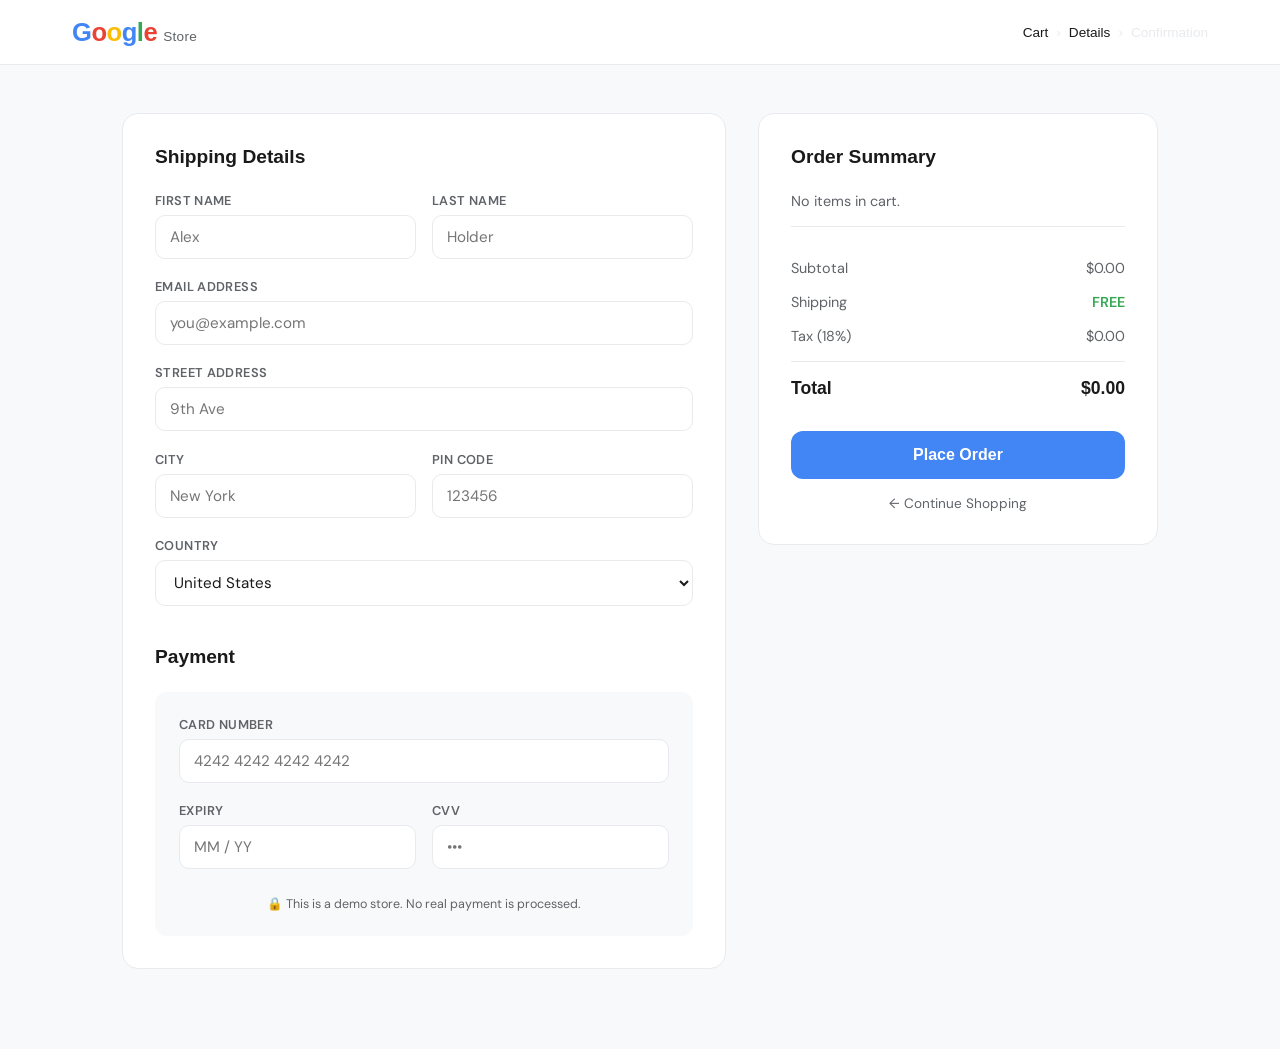
==== checkout.html @ a4869903 "initial commit: google merch store" ====
<!DOCTYPE html>
<html lang="en">
<head>
  <meta charset="UTF-8" />
  <meta name="viewport" content="width=device-width, initial-scale=1.0"/>
  <title>Checkout — Google Merch Store</title>

  <!-- Google Analytics (replace G-XXXXXXXXXX with your Measurement ID) -->
  <script async src="https://www.googletagmanager.com/gtag/js?id=G-XXXXXXXXXX"></script>
  <script>
    window.dataLayer = window.dataLayer || [];
    function gtag(){ dataLayer.push(arguments); }
    gtag('js', new Date());
    gtag('config', 'G-XXXXXXXXXX');
  </script>

  <link rel="preconnect" href="https://fonts.googleapis.com">
  <link href="https://fonts.googleapis.com/css2?family=Google+Sans:wght@400;500;700&family=DM+Sans:wght@300;400;500&display=swap" rel="stylesheet">
  <link rel="stylesheet" href="style.css" />
</head>
<body class="checkout-page">

  <!-- HEADER -->
  <header class="header">
    <div class="header-inner">
      <a href="index.html" class="logo" style="text-decoration:none">
        <span style="color:#4285F4">G</span><span style="color:#EA4335">o</span><span style="color:#FBBC05">o</span><span style="color:#4285F4">g</span><span style="color:#34A853">l</span><span style="color:#EA4335">e</span>
        <span class="logo-store">Store</span>
      </a>
      <div class="checkout-steps">
        <span class="step active">Cart</span>
        <span class="step-divider">›</span>
        <span class="step active">Details</span>
        <span class="step-divider">›</span>
        <span class="step">Confirmation</span>
      </div>
    </div>
  </header>

  <main class="checkout-main">
    <div class="checkout-grid">

      <!-- LEFT: FORM -->
      <section class="checkout-form-section">
        <h2 class="checkout-title">Shipping Details</h2>

        <div class="form-row">
          <div class="form-group">
            <label>First Name</label>
            <input type="text" placeholder="Alex" id="firstName" />
          </div>
          <div class="form-group">
            <label>Last Name</label>
            <input type="text" placeholder="Holder" id="lastName" />
          </div>
        </div>

        <div class="form-group">
          <label>Email Address</label>
          <input type="email" placeholder="you@example.com" id="email" />
        </div>

        <div class="form-group">
          <label>Street Address</label>
          <input type="text" placeholder="9th Ave" id="address" />
        </div>

        <div class="form-row">
          <div class="form-group">
            <label>City</label>
            <input type="text" placeholder="New York" id="city" />
          </div>
          <div class="form-group">
            <label>PIN Code</label>
            <input type="text" placeholder="123456" id="pin" />
          </div>
        </div>

        <div class="form-group">
          <label>Country</label>
          <select id="country">
            <option>United States</option>
            <option>India</option>
            <option>United Kingdom</option>
            <option>Germany</option>
            <option>Singapore</option>
          </select>
        </div>

        <h2 class="checkout-title" style="margin-top:2.5rem">Payment</h2>
        <div class="payment-mock">
          <div class="form-group">
            <label>Card Number</label>
            <input type="text" placeholder="4242 4242 4242 4242" maxlength="19" />
          </div>
          <div class="form-row">
            <div class="form-group">
              <label>Expiry</label>
              <input type="text" placeholder="MM / YY" maxlength="7" />
            </div>
            <div class="form-group">
              <label>CVV</label>
              <input type="text" placeholder="•••" maxlength="3" />
            </div>
          </div>
          <div class="card-mock-note">🔒 This is a demo store. No real payment is processed.</div>
        </div>
      </section>

      <!-- RIGHT: ORDER SUMMARY -->
      <section class="order-summary">
        <h2 class="checkout-title">Order Summary</h2>
        <div class="summary-items" id="summaryItems">
          <!-- Injected by app.js -->
        </div>

        <div class="summary-line">
          <span>Subtotal</span>
          <span id="summarySubtotal">$0.00</span>
        </div>
        <div class="summary-line">
          <span>Shipping</span>
          <span class="free-tag">FREE</span>
        </div>
        <div class="summary-line">
          <span>Tax (18%)</span>
          <span id="summaryTax">$0.00</span>
        </div>
        <div class="summary-line summary-total-line">
          <span>Total</span>
          <span id="summaryTotal">$0.00</span>
        </div>

        <button class="place-order-btn" id="placeOrderBtn" onclick="placeOrder()">
          Place Order
        </button>
        <a href="index.html" class="back-link">← Continue Shopping</a>
      </section>

    </div>
  </main>

  <!-- SUCCESS MODAL -->
  <div class="modal-overlay" id="modalOverlay" style="display:none">
    <div class="success-modal">
      <div class="success-icon">
        <svg width="48" height="48" viewBox="0 0 24 24" fill="none" stroke="#34A853" stroke-width="2.5"><polyline points="20 6 9 17 4 12"/></svg>
      </div>
      <h2>Order Placed!</h2>
      <p>Thanks for your purchase. A confirmation has been sent to your email. <br/><span style="font-size:0.8rem;color:#888">(This is a demo — no real order was created.)</span></p>
      <div class="order-id" id="orderId"></div>
      <a href="index.html" class="place-order-btn" style="display:inline-block;text-align:center;margin-top:1rem">Back to Store</a>
    </div>
  </div>

  <script src="app.js"></script>
</body>
</html>
---- style.css ----
/* ============================================
   GOOGLE MERCH STORE — STYLESHEET
   ============================================ */

*, *::before, *::after { box-sizing: border-box; margin: 0; padding: 0; }

:root {
  --blue:   #4285F4;
  --red:    #EA4335;
  --yellow: #FBBC05;
  --green:  #34A853;
  --dark:   #1a1a1a;
  --mid:    #5f6368;
  --light:  #f8f9fa;
  --border: #e8eaed;
  --white:  #ffffff;
  --shadow: 0 2px 12px rgba(0,0,0,0.08);
  --shadow-hover: 0 8px 32px rgba(0,0,0,0.14);
  --radius: 16px;
  --font-display: 'Google Sans', sans-serif;
  --font-body: 'DM Sans', sans-serif;
}

html { scroll-behavior: smooth; }

body {
  font-family: var(--font-body);
  background: var(--white);
  color: var(--dark);
  min-height: 100vh;
  overflow-x: hidden;
}

/* ============================================
   HEADER
   ============================================ */
.header {
  position: sticky;
  top: 0;
  z-index: 100;
  background: rgba(255,255,255,0.95);
  backdrop-filter: blur(12px);
  border-bottom: 1px solid var(--border);
}

.header-inner {
  max-width: 1200px;
  margin: 0 auto;
  padding: 0 2rem;
  height: 64px;
  display: flex;
  align-items: center;
  gap: 2rem;
}

.logo {
  font-family: var(--font-display);
  font-size: 1.6rem;
  font-weight: 700;
  letter-spacing: -0.5px;
  display: flex;
  align-items: baseline;
  gap: 0px;
  cursor: pointer;
}

.logo-store {
  font-size: 0.85rem;
  font-weight: 400;
  color: var(--mid);
  margin-left: 6px;
  letter-spacing: 0.02em;
}

.nav-links {
  display: flex;
  gap: 1.5rem;
  margin-left: auto;
}

.nav-links a {
  font-family: var(--font-display);
  font-size: 0.9rem;
  color: var(--mid);
  text-decoration: none;
  font-weight: 500;
  transition: color 0.2s;
}

.nav-links a:hover { color: var(--blue); }

.cart-btn {
  background: var(--light);
  border: 1px solid var(--border);
  border-radius: 50px;
  padding: 8px 16px 8px 12px;
  display: flex;
  align-items: center;
  gap: 6px;
  cursor: pointer;
  color: var(--dark);
  font-family: var(--font-display);
  font-size: 0.85rem;
  font-weight: 600;
  transition: all 0.2s;
}

.cart-btn:hover {
  background: var(--blue);
  color: white;
  border-color: var(--blue);
}

.cart-count {
  background: var(--red);
  color: white;
  border-radius: 50%;
  width: 20px;
  height: 20px;
  display: flex;
  align-items: center;
  justify-content: center;
  font-size: 0.7rem;
  font-weight: 700;
}

/* ============================================
   HERO
   ============================================ */
.hero {
  background: linear-gradient(135deg, #f8f9ff 0%, #fff8f8 50%, #f8fff9 100%);
  padding: 5rem 2rem 4rem;
  position: relative;
  overflow: hidden;
  border-bottom: 1px solid var(--border);
}

.hero::before {
  content: '';
  position: absolute;
  top: -80px; right: -80px;
  width: 360px; height: 360px;
  border-radius: 50%;
  background: radial-gradient(circle, rgba(66,133,244,0.08) 0%, transparent 70%);
}

.hero::after {
  content: '';
  position: absolute;
  bottom: -60px; left: -60px;
  width: 280px; height: 280px;
  border-radius: 50%;
  background: radial-gradient(circle, rgba(52,168,83,0.08) 0%, transparent 70%);
}

.hero-content {
  max-width: 1200px;
  margin: 0 auto;
  position: relative;
  z-index: 1;
}

.hero-tag {
  display: inline-block;
  font-family: var(--font-display);
  font-size: 0.78rem;
  font-weight: 600;
  letter-spacing: 0.1em;
  text-transform: uppercase;
  color: var(--blue);
  background: rgba(66,133,244,0.08);
  padding: 4px 12px;
  border-radius: 50px;
  margin-bottom: 1.2rem;
}

.hero-title {
  font-family: var(--font-display);
  font-size: clamp(2.2rem, 5vw, 3.8rem);
  font-weight: 700;
  line-height: 1.1;
  color: var(--dark);
  margin-bottom: 1rem;
  letter-spacing: -1px;
}

.hero-sub {
  font-size: 1.05rem;
  color: var(--mid);
  font-weight: 300;
  max-width: 480px;
}

.hero-dots {
  display: flex;
  gap: 8px;
  margin-top: 2.5rem;
}

.hero-dots span {
  width: 32px;
  height: 4px;
  border-radius: 4px;
  opacity: 0.6;
}

/* ============================================
   PRODUCTS SECTION
   ============================================ */
.store-main {
  max-width: 1200px;
  margin: 0 auto;
  padding: 3rem 2rem 5rem;
}

.section-header {
  display: flex;
  align-items: baseline;
  justify-content: space-between;
  margin-bottom: 2rem;
}

.section-header h2 {
  font-family: var(--font-display);
  font-size: 1.5rem;
  font-weight: 700;
  color: var(--dark);
}

.section-header p {
  font-size: 0.85rem;
  color: var(--mid);
}

.products-grid {
  display: grid;
  grid-template-columns: repeat(auto-fill, minmax(280px, 1fr));
  gap: 1.5rem;
}

/* ============================================
   PRODUCT CARD
   ============================================ */
.product-card {
  background: var(--white);
  border: 1px solid var(--border);
  border-radius: var(--radius);
  overflow: hidden;
  transition: all 0.28s cubic-bezier(0.34, 1.56, 0.64, 1);
  cursor: pointer;
  position: relative;
}

.product-card:hover {
  transform: translateY(-6px);
  box-shadow: var(--shadow-hover);
  border-color: transparent;
}

.product-card:nth-child(1) .card-accent { background: var(--blue); }
.product-card:nth-child(2) .card-accent { background: var(--red); }
.product-card:nth-child(3) .card-accent { background: #0f172a; }
.product-card:nth-child(4) .card-accent { background: #6b7280; }
.product-card:nth-child(5) .card-accent { background: var(--green); }
.product-card:nth-child(6) .card-accent { background: #1e3a8a; }
.product-card:nth-child(7) .card-accent { background: #111; }

.card-accent {
  height: 4px;
  width: 100%;
}

.card-img-wrap {
  background: var(--light);
  display: flex;
  align-items: center;
  justify-content: center;
  padding: 2rem;
  height: 220px;
  overflow: hidden;
  position: relative;
}

.card-img-wrap img {
  max-height: 160px;
  max-width: 100%;
  object-fit: contain;
  transition: transform 0.3s ease;
}

.product-card:hover .card-img-wrap img {
  transform: scale(1.06);
}

.card-body {
  padding: 1.2rem 1.4rem 1.4rem;
}

.card-category {
  font-size: 0.72rem;
  font-weight: 600;
  letter-spacing: 0.08em;
  text-transform: uppercase;
  color: var(--mid);
  margin-bottom: 0.4rem;
}

.card-name {
  font-family: var(--font-display);
  font-size: 1rem;
  font-weight: 600;
  color: var(--dark);
  margin-bottom: 0.8rem;
  line-height: 1.3;
}

.card-footer {
  display: flex;
  align-items: center;
  justify-content: space-between;
}

.card-price {
  font-family: var(--font-display);
  font-size: 1.15rem;
  font-weight: 700;
  color: var(--dark);
}

.add-to-cart {
  background: var(--dark);
  color: white;
  border: none;
  border-radius: 50px;
  padding: 8px 18px;
  font-family: var(--font-display);
  font-size: 0.82rem;
  font-weight: 600;
  cursor: pointer;
  transition: all 0.2s;
  white-space: nowrap;
}

.add-to-cart:hover {
  background: var(--blue);
  transform: scale(1.04);
}

.add-to-cart.added {
  background: var(--green);
}

/* ============================================
   CART SIDEBAR
   ============================================ */
.cart-overlay {
  position: fixed;
  inset: 0;
  background: rgba(0,0,0,0.3);
  z-index: 199;
  opacity: 0;
  pointer-events: none;
  transition: opacity 0.3s;
}

.cart-overlay.open {
  opacity: 1;
  pointer-events: all;
}

.cart-sidebar {
  position: fixed;
  top: 0; right: 0;
  width: 380px;
  max-width: 95vw;
  height: 100vh;
  background: var(--white);
  z-index: 200;
  transform: translateX(100%);
  transition: transform 0.35s cubic-bezier(0.4, 0, 0.2, 1);
  display: flex;
  flex-direction: column;
  box-shadow: -8px 0 40px rgba(0,0,0,0.1);
}

.cart-sidebar.open {
  transform: translateX(0);
}

.cart-header {
  padding: 1.5rem;
  border-bottom: 1px solid var(--border);
  display: flex;
  align-items: center;
  justify-content: space-between;
}

.cart-header h3 {
  font-family: var(--font-display);
  font-size: 1.1rem;
  font-weight: 700;
}

.close-btn {
  background: var(--light);
  border: none;
  border-radius: 50%;
  width: 32px; height: 32px;
  cursor: pointer;
  font-size: 0.9rem;
  color: var(--mid);
  display: flex;
  align-items: center;
  justify-content: center;
  transition: background 0.2s;
}

.close-btn:hover { background: var(--border); }

.cart-items {
  flex: 1;
  overflow-y: auto;
  padding: 1rem 1.5rem;
}

.empty-cart {
  text-align: center;
  color: var(--mid);
  font-size: 0.9rem;
  margin-top: 2rem;
}

.cart-item {
  display: flex;
  gap: 1rem;
  padding: 1rem 0;
  border-bottom: 1px solid var(--border);
  align-items: center;
}

.cart-item-img {
  width: 60px; height: 60px;
  background: var(--light);
  border-radius: 10px;
  display: flex;
  align-items: center;
  justify-content: center;
  flex-shrink: 0;
  overflow: hidden;
}

.cart-item-img img {
  max-width: 48px;
  max-height: 48px;
  object-fit: contain;
}

.cart-item-info { flex: 1; }

.cart-item-name {
  font-family: var(--font-display);
  font-size: 0.88rem;
  font-weight: 600;
  margin-bottom: 4px;
}

.cart-item-price {
  font-size: 0.85rem;
  color: var(--mid);
}

.cart-item-remove {
  background: none;
  border: none;
  color: var(--mid);
  cursor: pointer;
  font-size: 1rem;
  padding: 4px;
  border-radius: 4px;
  transition: color 0.2s;
}

.cart-item-remove:hover { color: var(--red); }

.cart-footer {
  padding: 1.5rem;
  border-top: 1px solid var(--border);
}

.cart-total {
  display: flex;
  justify-content: space-between;
  font-family: var(--font-display);
  font-weight: 700;
  font-size: 1.05rem;
  margin-bottom: 1rem;
}

.checkout-link {
  display: block;
  background: var(--blue);
  color: white;
  text-decoration: none;
  text-align: center;
  padding: 14px;
  border-radius: 12px;
  font-family: var(--font-display);
  font-weight: 600;
  font-size: 0.95rem;
  transition: background 0.2s, transform 0.15s;
}

.checkout-link:hover {
  background: #1a73e8;
  transform: scale(1.02);
}

/* ============================================
   CHECKOUT PAGE
   ============================================ */
.checkout-page { background: var(--light); }

.checkout-steps {
  display: flex;
  align-items: center;
  gap: 0.5rem;
  margin-left: auto;
  font-size: 0.85rem;
  font-family: var(--font-display);
}

.step { color: var(--border); font-weight: 500; }
.step.active { color: var(--dark); }
.step-divider { color: var(--border); }

.checkout-main {
  max-width: 1100px;
  margin: 0 auto;
  padding: 3rem 2rem 5rem;
}

.checkout-grid {
  display: grid;
  grid-template-columns: 1fr 400px;
  gap: 2rem;
  align-items: start;
}

.checkout-title {
  font-family: var(--font-display);
  font-size: 1.2rem;
  font-weight: 700;
  margin-bottom: 1.5rem;
  color: var(--dark);
}

.checkout-form-section {
  background: var(--white);
  border-radius: var(--radius);
  padding: 2rem;
  border: 1px solid var(--border);
}

.form-row {
  display: grid;
  grid-template-columns: 1fr 1fr;
  gap: 1rem;
}

.form-group {
  display: flex;
  flex-direction: column;
  margin-bottom: 1.2rem;
}

.form-group label {
  font-size: 0.8rem;
  font-weight: 600;
  color: var(--mid);
  margin-bottom: 6px;
  letter-spacing: 0.03em;
  text-transform: uppercase;
}

.form-group input,
.form-group select {
  border: 1.5px solid var(--border);
  border-radius: 10px;
  padding: 11px 14px;
  font-family: var(--font-body);
  font-size: 0.95rem;
  color: var(--dark);
  background: var(--white);
  transition: border-color 0.2s, box-shadow 0.2s;
  outline: none;
}

.form-group input:focus,
.form-group select:focus {
  border-color: var(--blue);
  box-shadow: 0 0 0 3px rgba(66,133,244,0.12);
}

.payment-mock {
  background: var(--light);
  border-radius: 12px;
  padding: 1.5rem;
}

.card-mock-note {
  font-size: 0.78rem;
  color: var(--mid);
  text-align: center;
  margin-top: 0.5rem;
}

/* ORDER SUMMARY */
.order-summary {
  background: var(--white);
  border-radius: var(--radius);
  padding: 2rem;
  border: 1px solid var(--border);
  position: sticky;
  top: 80px;
}

.summary-items {
  margin-bottom: 1.5rem;
  border-bottom: 1px solid var(--border);
  padding-bottom: 1rem;
}

.summary-item {
  display: flex;
  align-items: center;
  gap: 0.8rem;
  padding: 0.6rem 0;
}

.summary-item-img {
  width: 48px; height: 48px;
  background: var(--light);
  border-radius: 8px;
  display: flex;
  align-items: center;
  justify-content: center;
  flex-shrink: 0;
}

.summary-item-img img {
  max-width: 36px;
  max-height: 36px;
  object-fit: contain;
}

.summary-item-name {
  font-size: 0.88rem;
  font-weight: 500;
  flex: 1;
  line-height: 1.3;
}

.summary-item-price {
  font-family: var(--font-display);
  font-weight: 700;
  font-size: 0.9rem;
}

.summary-line {
  display: flex;
  justify-content: space-between;
  font-size: 0.9rem;
  color: var(--mid);
  padding: 0.5rem 0;
}

.summary-total-line {
  font-family: var(--font-display);
  font-size: 1.1rem;
  font-weight: 700;
  color: var(--dark);
  border-top: 1px solid var(--border);
  margin-top: 0.5rem;
  padding-top: 1rem;
}

.free-tag {
  color: var(--green);
  font-weight: 600;
}

.place-order-btn {
  width: 100%;
  background: var(--blue);
  color: white;
  border: none;
  border-radius: 12px;
  padding: 15px;
  font-family: var(--font-display);
  font-size: 1rem;
  font-weight: 600;
  cursor: pointer;
  margin-top: 1.5rem;
  transition: all 0.2s;
  display: block;
  text-decoration: none;
}

.place-order-btn:hover {
  background: #1a73e8;
  transform: translateY(-1px);
  box-shadow: 0 4px 16px rgba(66,133,244,0.35);
}

.back-link {
  display: block;
  text-align: center;
  margin-top: 1rem;
  font-size: 0.85rem;
  color: var(--mid);
  text-decoration: none;
  transition: color 0.2s;
}

.back-link:hover { color: var(--blue); }

/* SUCCESS MODAL */
.modal-overlay {
  position: fixed;
  inset: 0;
  background: rgba(0,0,0,0.5);
  z-index: 300;
  display: flex;
  align-items: center;
  justify-content: center;
  padding: 2rem;
}

.success-modal {
  background: white;
  border-radius: 20px;
  padding: 3rem 2.5rem;
  max-width: 440px;
  width: 100%;
  text-align: center;
  animation: popIn 0.4s cubic-bezier(0.34,1.56,0.64,1);
}

@keyframes popIn {
  from { transform: scale(0.8); opacity: 0; }
  to   { transform: scale(1);   opacity: 1; }
}

.success-icon {
  width: 80px; height: 80px;
  background: rgba(52,168,83,0.1);
  border-radius: 50%;
  display: flex;
  align-items: center;
  justify-content: center;
  margin: 0 auto 1.5rem;
}

.success-modal h2 {
  font-family: var(--font-display);
  font-size: 1.6rem;
  font-weight: 700;
  margin-bottom: 0.8rem;
}

.success-modal p {
  color: var(--mid);
  font-size: 0.95rem;
  line-height: 1.6;
  margin-bottom: 1rem;
}

.order-id {
  background: var(--light);
  border-radius: 8px;
  padding: 8px 16px;
  font-family: monospace;
  font-size: 0.85rem;
  color: var(--mid);
  display: inline-block;
}

/* ============================================
   RESPONSIVE
   ============================================ */
@media (max-width: 768px) {
  .nav-links { display: none; }

  .checkout-grid {
    grid-template-columns: 1fr;
  }

  .order-summary {
    position: static;
  }

  .form-row {
    grid-template-columns: 1fr;
  }

  .hero { padding: 3rem 1.5rem 2.5rem; }
  .store-main { padding: 2rem 1rem 3rem; }
}
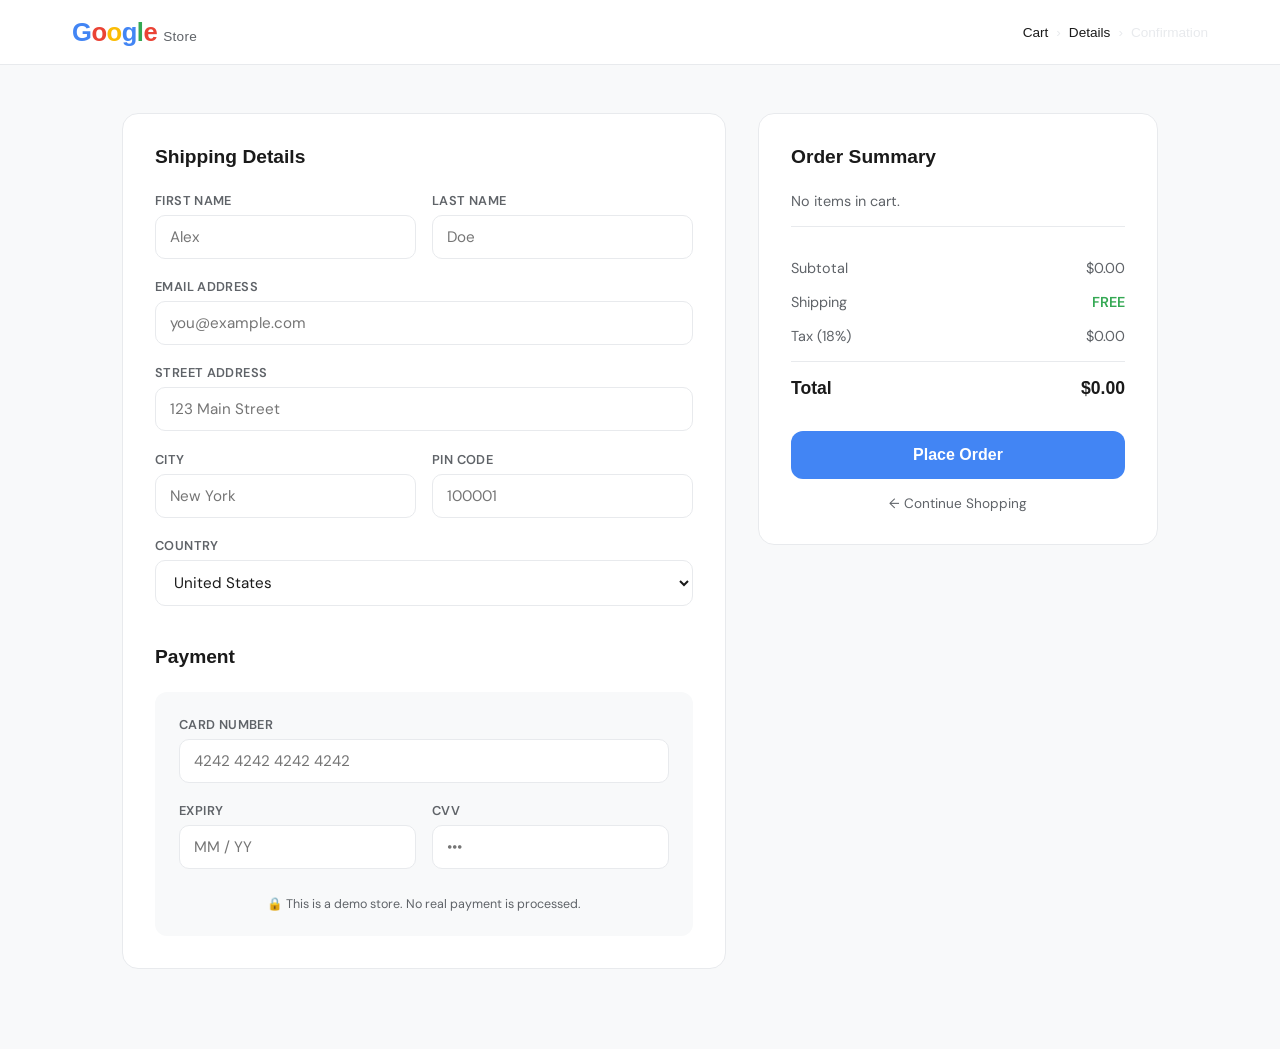
==== commit de79d20e: "cleanup and UI fixes" ====
--- a/checkout.html
+++ b/checkout.html
@@ -4,14 +4,14 @@
   <meta charset="UTF-8" />
   <meta name="viewport" content="width=device-width, initial-scale=1.0"/>
   <title>Checkout — Google Merch Store</title>
-
+<link rel="icon" type="image/png" href="favicon.png" />
   <!-- Google Analytics (replace G-XXXXXXXXXX with your Measurement ID) -->
-  <script async src="https://www.googletagmanager.com/gtag/js?id=G-XXXXXXXXXX"></script>
+  <script async src="https://www.googletagmanager.com/gtag/js?id=G-JQNYGB0H1J"></script>
   <script>
     window.dataLayer = window.dataLayer || [];
     function gtag(){ dataLayer.push(arguments); }
     gtag('js', new Date());
-    gtag('config', 'G-XXXXXXXXXX');
+    gtag('config', 'G-JQNYGB0H1J');
   </script>
 
   <link rel="preconnect" href="https://fonts.googleapis.com">
@@ -51,7 +51,7 @@
           </div>
           <div class="form-group">
             <label>Last Name</label>
-            <input type="text" placeholder="Holder" id="lastName" />
+            <input type="text" placeholder="Doe" id="lastName" />
           </div>
         </div>
 
@@ -62,7 +62,7 @@
 
         <div class="form-group">
           <label>Street Address</label>
-          <input type="text" placeholder="9th Ave" id="address" />
+          <input type="text" placeholder="123 Main Street" id="address" />
         </div>
 
         <div class="form-row">
@@ -72,7 +72,7 @@
           </div>
           <div class="form-group">
             <label>PIN Code</label>
-            <input type="text" placeholder="123456" id="pin" />
+            <input type="text" placeholder="100001" id="pin" />
           </div>
         </div>
 
--- a/style.css
+++ b/style.css
@@ -402,17 +402,25 @@
 }
 
 .close-btn {
-  background: var(--light);
-  border: none;
-  border-radius: 50%;
-  width: 32px; height: 32px;
+  background: var(--white);
+  border: 1px solid var(--border);
+  border-radius: 8px;
+  padding: 6px 14px;
   cursor: pointer;
-  font-size: 0.9rem;
+  font-size: 0.82rem;
+  font-family: var(--font-display);
+  font-weight: 600;
   color: var(--mid);
   display: flex;
   align-items: center;
   justify-content: center;
-  transition: background 0.2s;
+  transition: all 0.2s;
+}
+
+.close-btn:hover {
+  background: #1a1a1a !important;
+  color: white !important;
+  border-color: #1a1a1a !important;
 }
 
 .close-btn:hover { background: var(--border); }
@@ -805,4 +813,52 @@
 
   .hero { padding: 3rem 1.5rem 2.5rem; }
   .store-main { padding: 2rem 1rem 3rem; }
+}
+/* ============================================
+   QUANTITY CONTROLS
+   ============================================ */
+.qty-controls {
+  display: flex;
+  align-items: center;
+  gap: 8px;
+  background: var(--light);
+  border: 1px solid var(--border);
+  border-radius: 50px;
+  padding: 4px 8px;
+}
+
+.qty-btn {
+  background: none;
+  border: none;
+  width: 24px;
+  height: 24px;
+  border-radius: 50%;
+  font-size: 1.1rem;
+  font-weight: 700;
+  cursor: pointer;
+  color: var(--dark);
+  display: flex;
+  align-items: center;
+  justify-content: center;
+  transition: background 0.2s;
+  line-height: 1;
+}
+
+.qty-btn:hover {
+  background: var(--border);
+}
+
+.qty-display {
+  font-family: var(--font-display);
+  font-size: 0.9rem;
+  font-weight: 700;
+  min-width: 16px;
+  text-align: center;
+}
+
+.add-to-cart {
+  width: 100%;
+  margin-top: 0.8rem;
+  text-align: center;
+  padding: 10px;
 }
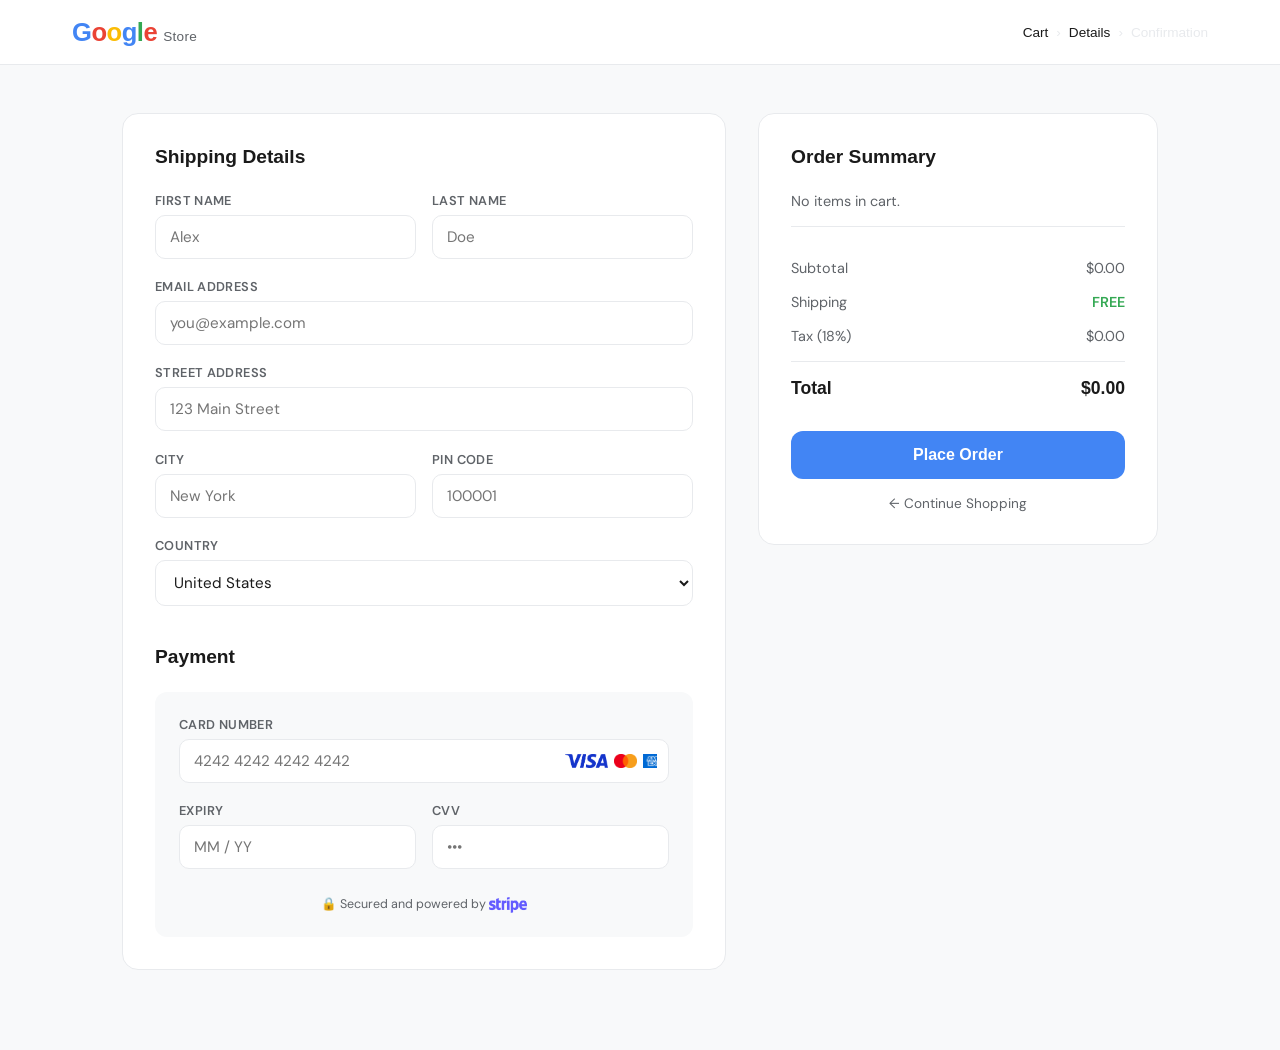
==== commit 79f776f2: "checkout UI improvements &  tax fix" ====
--- a/checkout.html
+++ b/checkout.html
@@ -3,7 +3,7 @@
 <head>
   <meta charset="UTF-8" />
   <meta name="viewport" content="width=device-width, initial-scale=1.0"/>
-  <title>Checkout — Google Merch Store</title>
+  <title>Checkout</title>
 <link rel="icon" type="image/png" href="favicon.png" />
   <!-- Google Analytics (replace G-XXXXXXXXXX with your Measurement ID) -->
   <script async src="https://www.googletagmanager.com/gtag/js?id=G-JQNYGB0H1J"></script>
@@ -90,9 +90,16 @@
         <h2 class="checkout-title" style="margin-top:2.5rem">Payment</h2>
         <div class="payment-mock">
           <div class="form-group">
-            <label>Card Number</label>
-            <input type="text" placeholder="4242 4242 4242 4242" maxlength="19" />
-          </div>
+  <label>Card Number</label>
+  <div class="card-input-wrap">
+    <input type="text" placeholder="4242 4242 4242 4242" maxlength="19" />
+    <div class="card-logos">
+      <img src="assets/visa.png" alt="Visa" />
+      <img src="assets/mastercard.png" alt="Mastercard" />
+      <img src="assets/amex.png" alt="Amex" />
+    </div>
+  </div>
+</div>
           <div class="form-row">
             <div class="form-group">
               <label>Expiry</label>
@@ -103,7 +110,9 @@
               <input type="text" placeholder="•••" maxlength="3" />
             </div>
           </div>
-          <div class="card-mock-note">🔒 This is a demo store. No real payment is processed.</div>
+          <div class="card-mock-note">
+  🔒 Secured and powered by <img src="assets/stripe.png" alt="Stripe" style="height:16px; vertical-align:middle;" />
+</div>
         </div>
       </section>
 
--- a/style.css
+++ b/style.css
@@ -861,4 +861,28 @@
   margin-top: 0.8rem;
   text-align: center;
   padding: 10px;
+}
+.card-input-wrap {
+  position: relative;
+  display: flex;
+  align-items: center;
+}
+
+.card-input-wrap input {
+  width: 100%;
+  padding-right: 110px;
+}
+
+.card-logos {
+  position: absolute;
+  right: 12px;
+  display: flex;
+  align-items: center;
+  gap: 6px;
+}
+
+.card-logos img {
+  height: 14px;
+  width: auto;
+  object-fit: contain;
 }
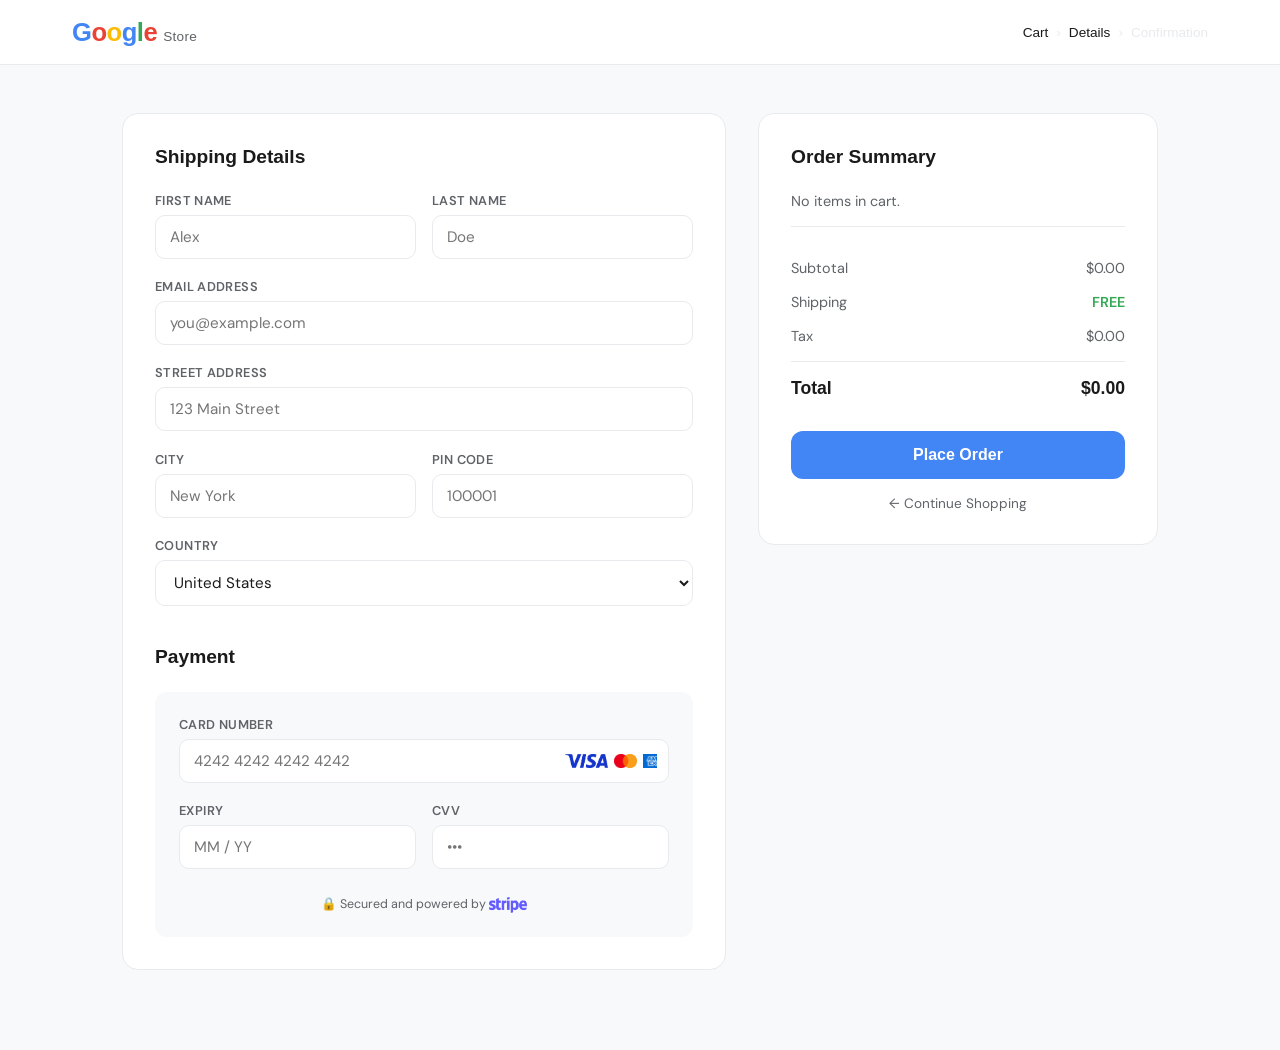
==== commit d6e1cfd0: "update order ID format" ====
--- a/checkout.html
+++ b/checkout.html
@@ -132,7 +132,7 @@
           <span class="free-tag">FREE</span>
         </div>
         <div class="summary-line">
-          <span>Tax (18%)</span>
+          <span>Tax</span>
           <span id="summaryTax">$0.00</span>
         </div>
         <div class="summary-line summary-total-line">
